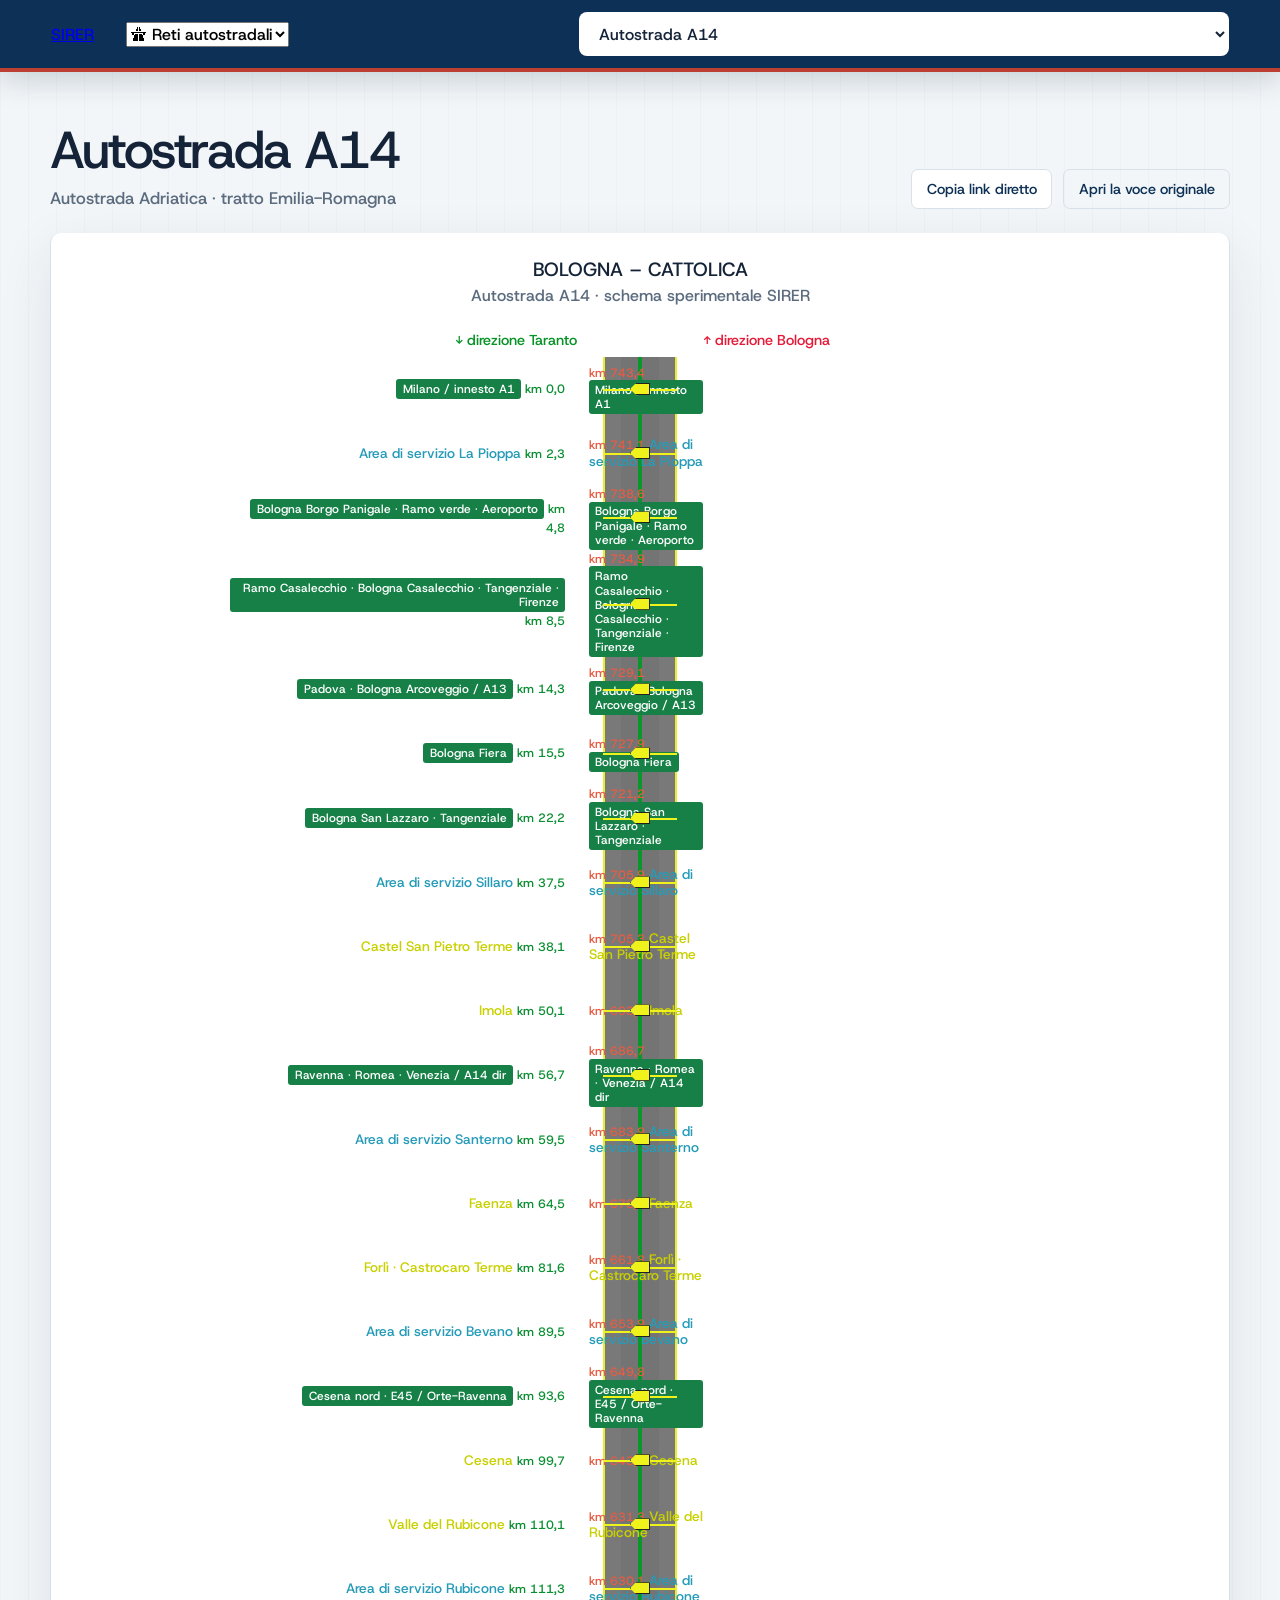
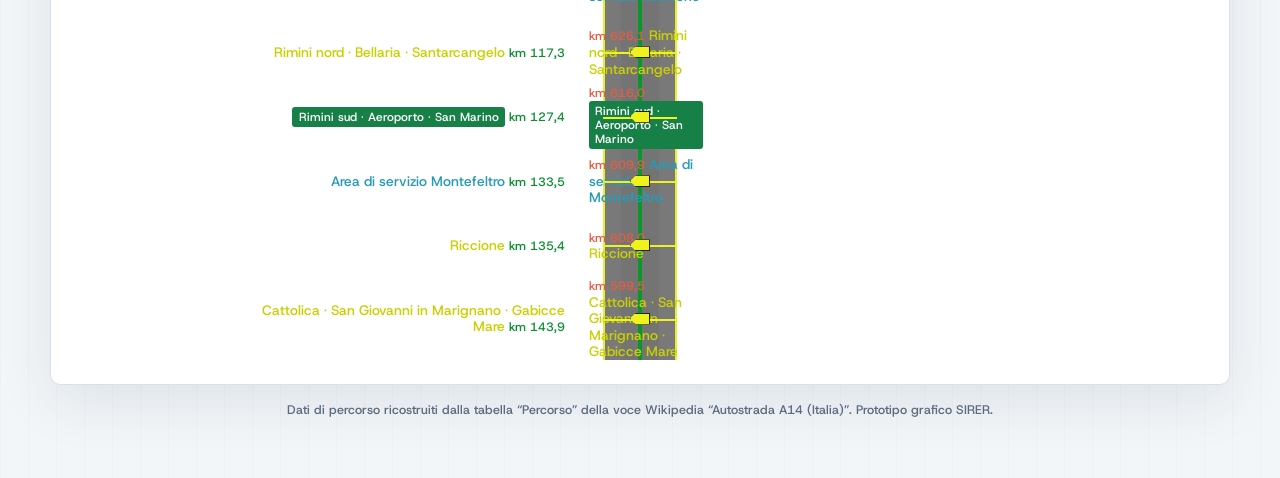
==== autostrade.html @ b1c386f6 "Aggiunge prototipo reti autostradali con schema A14" ====
<!doctype html>
<html lang="it">
<head>
<meta charset="utf-8"><meta name="viewport" content="width=device-width,initial-scale=1">
<meta name="description" content="SIRER - Reti autostradali dell'Emilia-Romagna">
<title>SIRER - Reti autostradali</title>
<link rel="preconnect" href="https://fonts.googleapis.com"><link rel="preconnect" href="https://fonts.gstatic.com" crossorigin>
<link rel="stylesheet" href="https://fonts.googleapis.com/css2?family=Host+Grotesk:wght@500&display=swap">
<link rel="stylesheet" href="./styles.css?v=9">
<style>
.road-head{display:flex;align-items:flex-end;justify-content:space-between;gap:1rem;margin-bottom:1.5rem}
.road-actions{display:flex;gap:.7rem;flex-wrap:wrap}
.route-card{background:#fff;border:1px solid var(--line);border-top:5px solid var(--road);border-radius:10px;box-shadow:var(--shadow);overflow:auto;padding:1.5rem}
.route-title{text-align:center;margin:0 0 .2rem;font-size:1.2rem}.route-sub{text-align:center;color:var(--muted);margin:0 0 1.5rem}
.a14{width:min(820px,100%);margin:auto}.dir{display:grid;grid-template-columns:1fr 126px 1fr;align-items:end;margin-bottom:.45rem;font-size:.9rem}.dir .tar{text-align:right;color:#079326}.dir .bol{text-align:left;color:#E51A38}.route{position:relative}
.route:before{content:"";position:absolute;top:0;bottom:0;left:50%;width:74px;transform:translateX(-50%);background:linear-gradient(90deg,#e8ed21 0 2px,#747474 2px 35px,#09972b 35px 39px,#747474 39px 72px,#e8ed21 72px 74px);box-shadow:inset 18px 0 0 rgba(255,255,255,.04),inset -18px 0 0 rgba(255,255,255,.04)}
.r{position:relative;display:grid;grid-template-columns:1fr 126px 1fr;min-height:64px;align-items:center}.r:after{content:"";position:absolute;left:calc(50% - 37px);right:calc(50% - 37px);top:50%;height:2px;background:#eff31b}.label{font-size:.86rem;line-height:1.2}.left{text-align:right;padding-right:12px}.right{text-align:left;padding-left:12px}.km{font-size:.76rem;color:#0a8f32}.km.rev{color:#e65d43}.place{color:#c9d000}.service{color:#269bb8}.route-badge{display:inline-block;padding:.18rem .4rem;background:#168047;color:#fff;border-radius:3px;font-size:.74rem}.node{position:absolute;z-index:2;left:50%;top:50%;transform:translate(-50%,-50%);width:20px;height:12px;background:#eff31b;border:1px solid #222;clip-path:polygon(0 50%,30% 0,100% 0,100% 100%,30% 100%)}
.note{margin-top:1rem;color:var(--muted);font-size:.78rem;text-align:center}
@media(max-width:650px){.road-head{align-items:flex-start;flex-direction:column}.route-card{padding:.75rem}.a14{min-width:590px}}
</style>
</head>
<body class="road-page">
<header class="topbar">
<a class="sirer-logo" href="./" aria-label="SIRER"><span class="sirer-symbol" aria-hidden="true"><span></span><span></span><span></span></span><span class="sirer-word">SIRER</span></a>
<div class="network-switch"><label class="sr-only" for="network-select">Seleziona la rete</label><select id="network-select"><option value="./">🚆 Reti ferroviarie</option><option value="./autostrade.html" selected>🛣 Reti autostradali</option></select></div>
<form class="line-form" id="road-form"><label class="sr-only" for="road-select">Seleziona autostrada</label><select id="road-select"><option value="A14">Autostrada A14</option><option value="other">Altro</option></select><input id="other-road" placeholder="Es. Autostrada A1" hidden><button id="road-go" hidden>Visualizza</button></form>
</header>
<main>
<section class="road-head"><div><h1>Autostrada A14</h1><p class="subtitle">Autostrada Adriatica · tratto Emilia-Romagna</p></div><div class="road-actions"><button class="quiet-button" id="copy">Copia link diretto</button><a class="source-link" href="https://it.wikipedia.org/wiki/Autostrada_A14_(Italia)" target="_blank" rel="noopener">Apri la voce originale</a></div></section>
<section class="route-card"><div class="a14"><h2 class="route-title">BOLOGNA – CATTOLICA</h2><p class="route-sub">Autostrada A14 · schema sperimentale SIRER</p><div class="dir"><div class="tar">↓ direzione Taranto</div><div></div><div class="bol">↑ direzione Bologna</div></div><div class="route" id="route"></div></div></section>
<p class="note">Dati di percorso ricostruiti dalla tabella “Percorso” della voce Wikipedia “Autostrada A14 (Italia)”. Prototipo grafico SIRER.</p>
</main>
<script>
const rows=[
["Milano / innesto A1","0,0","743,4","link"],["Area di servizio La Pioppa","2,3","741,1","service"],["Bologna Borgo Panigale · Ramo verde · Aeroporto","4,8","738,6","link"],["Ramo Casalecchio · Bologna Casalecchio · Tangenziale · Firenze","8,5","734,9","link"],["Padova · Bologna Arcoveggio / A13","14,3","729,1","link"],["Bologna Fiera","15,5","727,9","link"],["Bologna San Lazzaro · Tangenziale","22,2","721,2","link"],["Area di servizio Sillaro","37,5","705,9","service"],["Castel San Pietro Terme","38,1","705,3","exit"],["Imola","50,1","693,3","exit"],["Ravenna · Romea · Venezia / A14 dir","56,7","686,7","link"],["Area di servizio Santerno","59,5","683,9","service"],["Faenza","64,5","678,9","exit"],["Forlì · Castrocaro Terme","81,6","661,8","exit"],["Area di servizio Bevano","89,5","653,9","service"],["Cesena nord · E45 / Orte-Ravenna","93,6","649,8","link"],["Cesena","99,7","643,7","exit"],["Valle del Rubicone","110,1","631,3","exit"],["Area di servizio Rubicone","111,3","630,1","service"],["Rimini nord · Bellaria · Santarcangelo","117,3","626,1","exit"],["Rimini sud · Aeroporto · San Marino","127,4","616,0","link"],["Area di servizio Montefeltro","133,5","609,9","service"],["Riccione","135,4","608,0","exit"],["Cattolica · San Giovanni in Marignano · Gabicce Mare","143,9","599,5","exit"]];
const el=document.querySelector("#route");
rows.forEach(([name,km,rev,type])=>{const r=document.createElement("div");r.className="r";const cls=type==="service"?"service":type==="link"?"route-badge":"place";r.innerHTML='<div class="label left"><span class="'+cls+'">'+name+'</span> <span class="km">km '+km+'</span></div><span class="node"></span><div class="label right"><span class="km rev">km '+rev+'</span> <span class="'+cls+'">'+name+'</span></div>';el.append(r)});
document.querySelector("#network-select").onchange=e=>location.href=e.target.value;
const sel=document.querySelector("#road-select"),inp=document.querySelector("#other-road"),go=document.querySelector("#road-go");
sel.onchange=()=>{const other=sel.value==="other";inp.hidden=!other;go.hidden=!other;if(other)inp.focus()};
document.querySelector("#road-form").onsubmit=e=>{e.preventDefault();if(sel.value==="other"&&inp.value.trim()){window.open("https://it.wikipedia.org/wiki/"+encodeURIComponent(inp.value.trim().replace(/ /g,"_")),"_blank")}};
document.querySelector("#copy").onclick=async()=>{await navigator.clipboard.writeText(location.href);document.querySelector("#copy").textContent="Link copiato";setTimeout(()=>document.querySelector("#copy").textContent="Copia link diretto",1400)};
</script>
</body></html>
---- styles.css ----
:root {
  --ink: #142338;
  --muted: #5c6c7f;
  --rail: #0d3156;
  --rail-strong: #082744;
  --line: #d9e1e8;
  --soft: #f3f6f8;
  --paper: #ffffff;
  --accent: #bd3f32;
  --shadow: 0 18px 55px rgba(13, 49, 86, 0.09);
  font-family: "Host Grotesk", ui-sans-serif, system-ui, -apple-system, BlinkMacSystemFont, "Segoe UI", sans-serif;
  font-weight: 500;
  color: var(--ink);
  background: var(--soft);
}

* {
  box-sizing: border-box;
  font-family: inherit;
  font-weight: 500;
}

html { min-width: 320px; }

body {
  margin: 0;
  min-height: 100vh;
  background:
    linear-gradient(90deg, rgba(13, 49, 86, 0.025) 1px, transparent 1px) 0 0 / 28px 28px,
    var(--soft);
}

button, input, select { font: inherit; }

button, a { -webkit-tap-highlight-color: transparent; }

.sr-only {
  position: absolute;
  width: 1px;
  height: 1px;
  padding: 0;
  margin: -1px;
  overflow: hidden;
  clip: rect(0, 0, 0, 0);
  white-space: nowrap;
  border: 0;
}

.topbar {
  position: sticky;
  top: 0;
  z-index: 20;
  display: flex;
  align-items: center;
  gap: 2rem;
  min-height: 72px;
  padding: 0.75rem clamp(1rem, 4vw, 3.5rem);
  color: #fff;
  background: var(--rail);
  border-bottom: 4px solid var(--accent);
  box-shadow: 0 8px 30px rgba(8, 39, 68, 0.18);
}

.brand {
  display: inline-flex;
  align-items: center;
  gap: 0.7rem;
  flex: 0 0 auto;
  color: #fff;
  font-weight: 500;
  letter-spacing: -0.02em;
  text-decoration: none;
}

.brand-mark {
  display: grid;
  place-items: center;
  width: 38px;
  height: 38px;
  border-radius: 10px;
  background: rgba(255,255,255,.1);
}

.brand-mark svg {
  width: 25px;
  fill: none;
  stroke: currentColor;
  stroke-width: 2;
  stroke-linecap: round;
}

.line-form {
  display: flex;
  gap: 0.5rem;
  width: min(650px, 100%);
  margin-left: auto;
}

.line-form select,
.line-form input {
  min-width: 0;
  flex: 1 1 auto;
  height: 44px;
  padding: 0 2.6rem 0 0.95rem;
  color: var(--ink);
  background: #fff;
  border: 1px solid transparent;
  border-radius: 8px;
  outline: none;
  cursor: pointer;
}

.line-form select:focus,
.line-form input:focus {
  border-color: #8fc5f4;
  box-shadow: 0 0 0 3px rgba(143,197,244,.27);
}

.line-form button {
  height: 44px;
  padding: 0 1.1rem;
  color: #fff;
  font-weight: 500;
  background: var(--accent);
  border: 1px solid rgba(255,255,255,.25);
  border-radius: 8px;
  cursor: pointer;
}

.line-form button:hover { background: #a93429; }

main {
  width: min(1180px, calc(100% - 2rem));
  margin: 0 auto;
  padding: clamp(1.5rem, 4vw, 3.25rem) 0 3rem;
}

.heading {
  display: flex;
  align-items: end;
  justify-content: space-between;
  gap: 2rem;
  margin-bottom: 1.5rem;
}

h1 {
  margin: 0;
  font-size: clamp(2rem, 5vw, 3.25rem);
  font-weight: 500;
  line-height: 1.05;
  letter-spacing: -0.035em;
}

.subtitle {
  margin: 0.55rem 0 0;
  color: var(--muted);
  font-size: 1.05rem;
}

.actions {
  display: flex;
  align-items: center;
  gap: 0.75rem;
  flex-wrap: wrap;
  justify-content: flex-end;
}

.quiet-button, .source-link {
  display: inline-flex;
  align-items: center;
  min-height: 40px;
  padding: 0 0.9rem;
  color: var(--rail);
  font-size: 0.9rem;
  font-weight: 500;
  text-decoration: none;
  background: #fff;
  border: 1px solid var(--line);
  border-radius: 7px;
  cursor: pointer;
}

.source-link { background: transparent; }
.quiet-button:hover, .source-link:hover { border-color: #91a5b8; }

.status, .empty {
  display: flex;
  align-items: center;
  gap: 1rem;
  min-height: 170px;
  padding: 2rem;
  background: var(--paper);
  border: 1px solid var(--line);
  border-radius: 12px;
  box-shadow: var(--shadow);
}

.status strong { font-size: 1.05rem; }
.status p, .empty p { margin: 0.35rem 0 0; color: var(--muted); }

.spinner {
  width: 30px;
  height: 30px;
  flex: 0 0 auto;
  border: 3px solid #d9e4ed;
  border-top-color: var(--accent);
  border-radius: 50%;
  animation: spin .8s linear infinite;
}

@keyframes spin { to { transform: rotate(360deg); } }

.diagram-shell {
  overflow-x: auto;
  background: var(--paper);
  border: 1px solid var(--line);
  border-top: 5px solid var(--rail);
  border-radius: 10px;
  box-shadow: var(--shadow);
}

.diagram {
  min-width: max-content;
  padding: clamp(0.8rem, 3vw, 2rem);
  font-family: "Host Grotesk", ui-sans-serif, system-ui, sans-serif;
  font-size: 0.92rem;
  line-height: 1.35;
}

.diagram > table {
  margin: 0 auto !important;
  float: none !important;
  background: #fff !important;
}

.diagram table { border-collapse: separate; }

.diagram a { color: #245b8f; }
.diagram a:visited { color: #245b8f; }
.diagram img { max-width: none; }
.diagram .mw-editsection, .diagram .noprint { display: none !important; }

.diagram.custom-diagram {
  width: 100%;
  padding: clamp(1rem, 3vw, 2.25rem);
}

.custom-route-wrap {
  width: min(380px, 100%);
  margin: 0 auto;
  text-align: center;
}

.custom-route-image {
  display: block;
  width: 100%;
  aspect-ratio: 380 / 645;
  height: auto;
  margin: 0 auto;
  border: 0;
}

.attribution {
  margin: 1rem 0 0;
  color: var(--muted);
  font-size: 0.79rem;
  line-height: 1.55;
  text-align: center;
}

.attribution a { color: var(--rail); }

.empty {
  display: block;
  text-align: center;
}

.empty h1 { font-size: clamp(1.8rem, 4vw, 2.5rem); }

.empty button {
  padding: 0;
  color: var(--rail);
  text-decoration: underline;
  background: none;
  border: 0;
  cursor: pointer;
}

[hidden] { display: none !important; }

@media (max-width: 760px) {
  .topbar { align-items: stretch; flex-direction: column; gap: 0.65rem; }
  .brand { font-size: 0.95rem; }
  .line-form { width: 100%; }
  .line-form:has(#other-line-input:not([hidden])) { flex-wrap: wrap; }
  .line-form:has(#other-line-input:not([hidden])) select { flex-basis: 100%; }
  .line-form button { padding: 0 0.8rem; }
  .heading { align-items: flex-start; flex-direction: column; gap: 1rem; }
  .actions { justify-content: flex-start; }
  main { width: min(100% - 1rem, 1180px); }
  .diagram.custom-diagram { min-width: 0; }
}

@media print {
  body { background: #fff; }
  .topbar, .actions { display: none !important; }
  main { width: 100%; padding: 0; }
  .diagram-shell { border: 0; box-shadow: none; }
}

@media (prefers-reduced-motion: reduce) {
  .spinner { animation: none; }
}
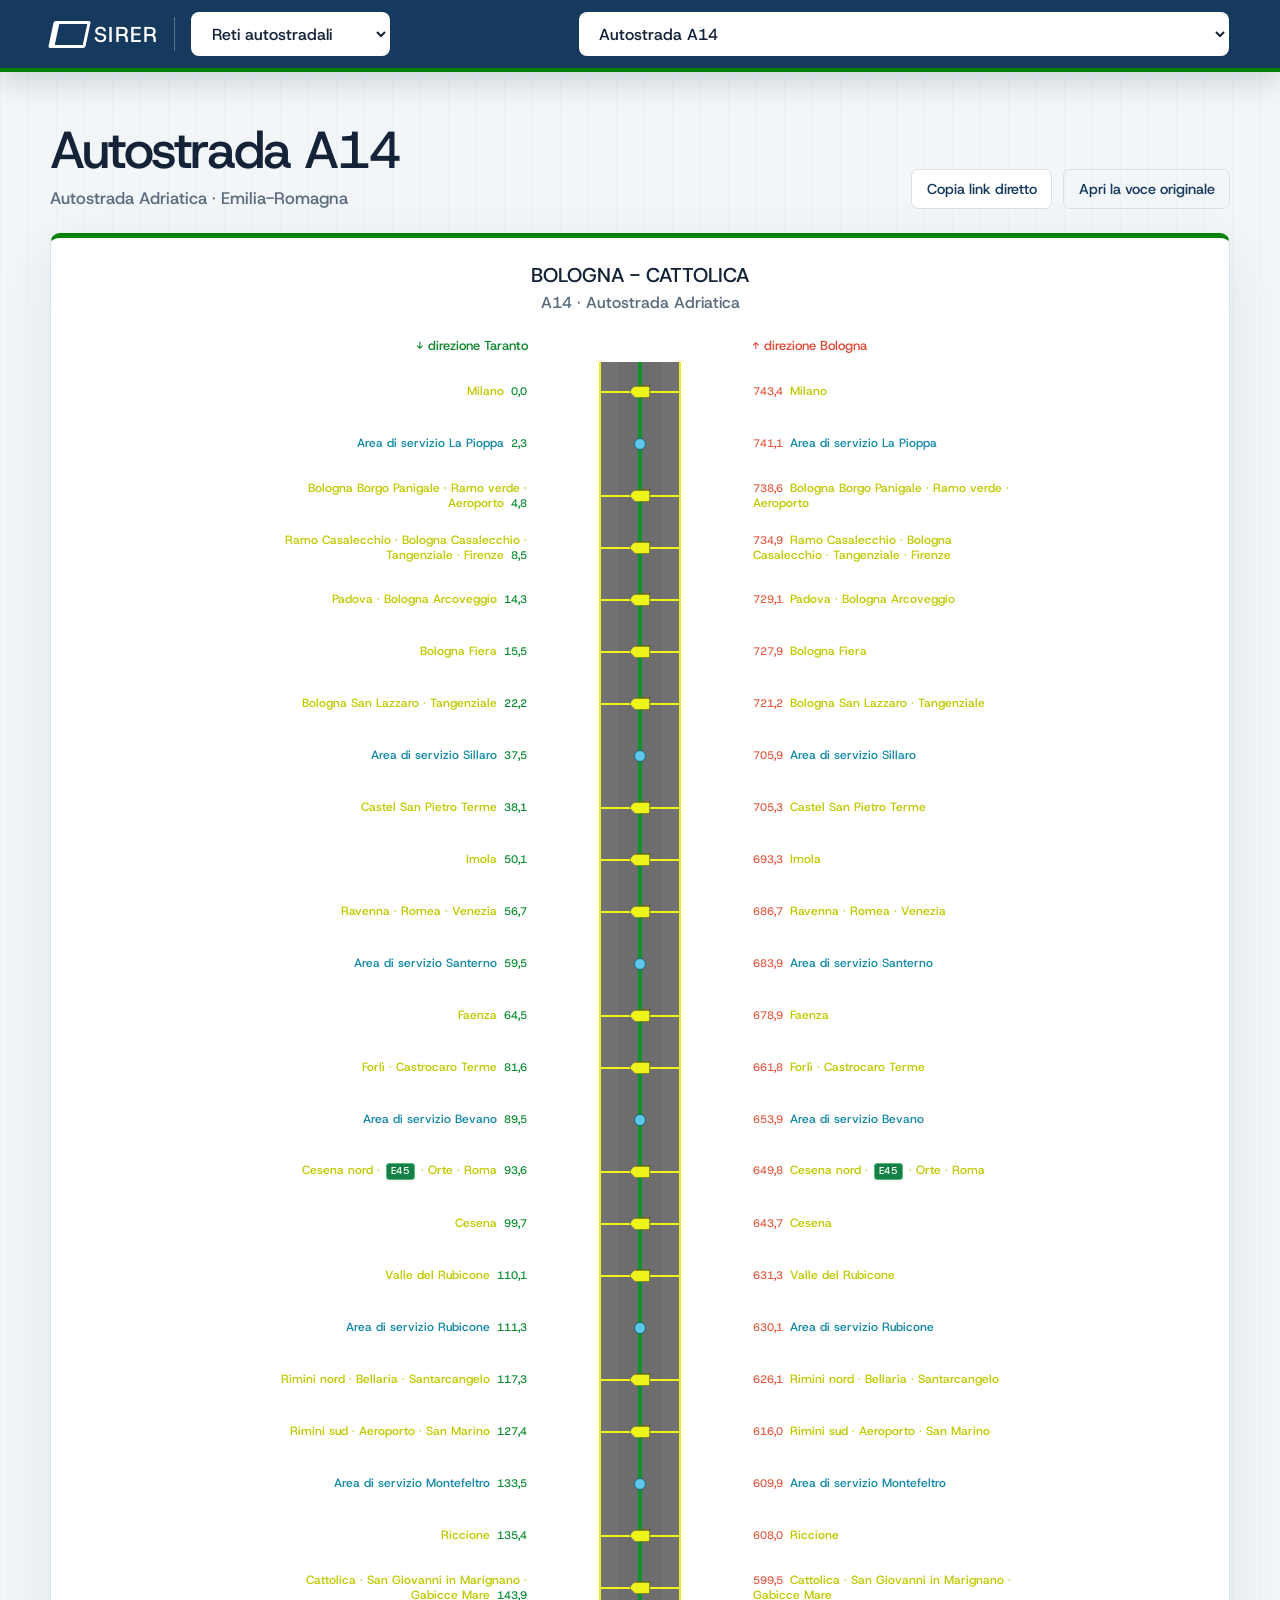
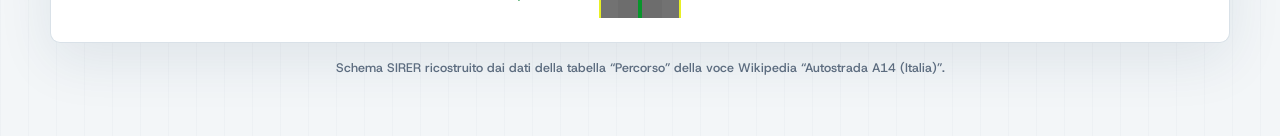
==== commit 1a78102d: "Ricostruisce da zero lo schema A14 e corregge header" ====
--- a/autostrade.html
+++ b/autostrade.html
@@ -1,44 +1,17 @@
-<!doctype html>
-<html lang="it">
-<head>
-<meta charset="utf-8"><meta name="viewport" content="width=device-width,initial-scale=1">
-<meta name="description" content="SIRER - Reti autostradali dell'Emilia-Romagna">
-<title>SIRER - Reti autostradali</title>
-<link rel="preconnect" href="https://fonts.googleapis.com"><link rel="preconnect" href="https://fonts.gstatic.com" crossorigin>
-<link rel="stylesheet" href="https://fonts.googleapis.com/css2?family=Host+Grotesk:wght@500&display=swap">
-<link rel="stylesheet" href="./styles.css?v=9">
+<!doctype html><html lang="it"><head><meta charset="utf-8"><meta name="viewport" content="width=device-width,initial-scale=1"><meta name="description" content="SIRER - Reti autostradali dell'Emilia-Romagna"><title>SIRER - Reti autostradali</title><link rel="preconnect" href="https://fonts.googleapis.com"><link rel="preconnect" href="https://fonts.gstatic.com" crossorigin><link rel="stylesheet" href="https://fonts.googleapis.com/css2?family=Host+Grotesk:wght@500&display=swap"><link rel="stylesheet" href="./styles.css?v=10">
 <style>
-.road-head{display:flex;align-items:flex-end;justify-content:space-between;gap:1rem;margin-bottom:1.5rem}
-.road-actions{display:flex;gap:.7rem;flex-wrap:wrap}
-.route-card{background:#fff;border:1px solid var(--line);border-top:5px solid var(--road);border-radius:10px;box-shadow:var(--shadow);overflow:auto;padding:1.5rem}
-.route-title{text-align:center;margin:0 0 .2rem;font-size:1.2rem}.route-sub{text-align:center;color:var(--muted);margin:0 0 1.5rem}
-.a14{width:min(820px,100%);margin:auto}.dir{display:grid;grid-template-columns:1fr 126px 1fr;align-items:end;margin-bottom:.45rem;font-size:.9rem}.dir .tar{text-align:right;color:#079326}.dir .bol{text-align:left;color:#E51A38}.route{position:relative}
-.route:before{content:"";position:absolute;top:0;bottom:0;left:50%;width:74px;transform:translateX(-50%);background:linear-gradient(90deg,#e8ed21 0 2px,#747474 2px 35px,#09972b 35px 39px,#747474 39px 72px,#e8ed21 72px 74px);box-shadow:inset 18px 0 0 rgba(255,255,255,.04),inset -18px 0 0 rgba(255,255,255,.04)}
-.r{position:relative;display:grid;grid-template-columns:1fr 126px 1fr;min-height:64px;align-items:center}.r:after{content:"";position:absolute;left:calc(50% - 37px);right:calc(50% - 37px);top:50%;height:2px;background:#eff31b}.label{font-size:.86rem;line-height:1.2}.left{text-align:right;padding-right:12px}.right{text-align:left;padding-left:12px}.km{font-size:.76rem;color:#0a8f32}.km.rev{color:#e65d43}.place{color:#c9d000}.service{color:#269bb8}.route-badge{display:inline-block;padding:.18rem .4rem;background:#168047;color:#fff;border-radius:3px;font-size:.74rem}.node{position:absolute;z-index:2;left:50%;top:50%;transform:translate(-50%,-50%);width:20px;height:12px;background:#eff31b;border:1px solid #222;clip-path:polygon(0 50%,30% 0,100% 0,100% 100%,30% 100%)}
-.note{margin-top:1rem;color:var(--muted);font-size:.78rem;text-align:center}
-@media(max-width:650px){.road-head{align-items:flex-start;flex-direction:column}.route-card{padding:.75rem}.a14{min-width:590px}}
-</style>
-</head>
-<body class="road-page">
-<header class="topbar">
-<a class="sirer-logo" href="./" aria-label="SIRER"><span class="sirer-symbol" aria-hidden="true"><span></span><span></span><span></span></span><span class="sirer-word">SIRER</span></a>
-<div class="network-switch"><label class="sr-only" for="network-select">Seleziona la rete</label><select id="network-select"><option value="./">🚆 Reti ferroviarie</option><option value="./autostrade.html" selected>🛣 Reti autostradali</option></select></div>
-<form class="line-form" id="road-form"><label class="sr-only" for="road-select">Seleziona autostrada</label><select id="road-select"><option value="A14">Autostrada A14</option><option value="other">Altro</option></select><input id="other-road" placeholder="Es. Autostrada A1" hidden><button id="road-go" hidden>Visualizza</button></form>
-</header>
-<main>
-<section class="road-head"><div><h1>Autostrada A14</h1><p class="subtitle">Autostrada Adriatica · tratto Emilia-Romagna</p></div><div class="road-actions"><button class="quiet-button" id="copy">Copia link diretto</button><a class="source-link" href="https://it.wikipedia.org/wiki/Autostrada_A14_(Italia)" target="_blank" rel="noopener">Apri la voce originale</a></div></section>
-<section class="route-card"><div class="a14"><h2 class="route-title">BOLOGNA – CATTOLICA</h2><p class="route-sub">Autostrada A14 · schema sperimentale SIRER</p><div class="dir"><div class="tar">↓ direzione Taranto</div><div></div><div class="bol">↑ direzione Bologna</div></div><div class="route" id="route"></div></div></section>
-<p class="note">Dati di percorso ricostruiti dalla tabella “Percorso” della voce Wikipedia “Autostrada A14 (Italia)”. Prototipo grafico SIRER.</p>
-</main>
+.road-head{display:flex;align-items:flex-end;justify-content:space-between;gap:1rem;margin-bottom:1.5rem}.road-actions{display:flex;gap:.7rem;flex-wrap:wrap}.route-card{background:#fff;border:1px solid var(--line);border-top:5px solid #028105;border-radius:10px;box-shadow:var(--shadow);overflow:auto;padding:1.5rem}.route-title{text-align:center;margin:0;font-size:1.25rem}.route-sub{text-align:center;color:var(--muted);margin:.25rem 0 1.5rem}.scheme{width:760px;max-width:100%;margin:auto}.directions{display:grid;grid-template-columns:280px 200px 280px;align-items:end;margin-bottom:8px;font-size:13px}.directions .south{text-align:right;color:#11842e;padding-right:12px}.directions .north{text-align:left;color:#df4b39;padding-left:12px}
+.route{position:relative;padding:4px 0}.route::before{content:"";position:absolute;top:0;bottom:0;left:50%;width:82px;transform:translateX(-50%);background:linear-gradient(90deg,#e7ef1c 0 2px,#6d6d6d 2px 39px,#07952b 39px 43px,#6d6d6d 43px 80px,#e7ef1c 80px 82px);box-shadow:inset 19px 0 rgba(255,255,255,.035),inset -19px 0 rgba(255,255,255,.035)}
+.row{position:relative;display:grid;grid-template-columns:280px 200px 280px;min-height:52px;align-items:center}.row .left,.row .right{font-size:12px;line-height:1.25;color:#111}.row .left{text-align:right;padding-right:13px}.row .right{text-align:left;padding-left:13px}.row .mid{height:100%;position:relative}.row.exit .mid::before,.row.link .mid::before{content:"";position:absolute;top:50%;left:59px;right:59px;height:2px;background:#eef31b;transform:translateY(-50%)}.row.exit .mid::after,.row.link .mid::after{content:"";position:absolute;top:50%;left:50%;width:19px;height:11px;transform:translate(-50%,-50%);background:#eef31b;border:1px solid #222;clip-path:polygon(0 50%,30% 0,100% 0,100% 100%,30% 100%)}.row.service .mid::after{content:"";position:absolute;top:50%;left:50%;width:10px;height:10px;border-radius:50%;background:#5ec9e8;border:1px solid #17677c;transform:translate(-50%,-50%)}.km-down{color:#0b8d32;font-size:11px;margin-left:7px}.km-up{color:#e45d42;font-size:11px;margin-right:7px}.name{color:#c0c800}.service .name{color:#1689a8}.tag{display:inline-block;background:#168047;color:#fff;border:1px solid #55b97b;border-radius:3px;padding:1px 4px;font-size:10px;margin:1px 2px}.note{margin-top:1rem;color:var(--muted);font-size:.78rem;text-align:center}
+@media(max-width:800px){.road-head{align-items:flex-start;flex-direction:column}.route-card{padding:.75rem}.scheme{min-width:760px}}
+</style></head><body class="road-page">
+<header class="topbar"><a class="sirer-logo" href="./" aria-label="SIRER"><span class="sirer-symbol" aria-hidden="true"><span></span><span></span><span></span></span><span class="sirer-word">SIRER</span></a><div class="network-switch"><label class="sr-only" for="network-select">Seleziona la rete</label><select id="network-select"><option value="./">Reti ferroviarie</option><option value="./autostrade.html" selected>Reti autostradali</option></select></div><form class="line-form" id="road-form"><label class="sr-only" for="road-select">Seleziona autostrada</label><select id="road-select"><option value="A14">Autostrada A14</option><option value="other">Altro</option></select><input id="other-road" placeholder="Es. Autostrada A1" hidden><button id="road-go" hidden>Visualizza</button></form></header>
+<main><section class="road-head"><div><h1>Autostrada A14</h1><p class="subtitle">Autostrada Adriatica · Emilia-Romagna</p></div><div class="road-actions"><button class="quiet-button" id="copy">Copia link diretto</button><a class="source-link" href="https://it.wikipedia.org/wiki/Autostrada_A14_(Italia)" target="_blank" rel="noopener">Apri la voce originale</a></div></section>
+<section class="route-card"><div class="scheme"><h2 class="route-title">BOLOGNA - CATTOLICA</h2><p class="route-sub">A14 · Autostrada Adriatica</p><div class="directions"><div class="south">↓ direzione Taranto</div><div></div><div class="north">↑ direzione Bologna</div></div><div class="route" id="route"></div></div></section><p class="note">Schema SIRER ricostruito dai dati della tabella “Percorso” della voce Wikipedia “Autostrada A14 (Italia)”.</p></main>
 <script>
 const rows=[
-["Milano / innesto A1","0,0","743,4","link"],["Area di servizio La Pioppa","2,3","741,1","service"],["Bologna Borgo Panigale · Ramo verde · Aeroporto","4,8","738,6","link"],["Ramo Casalecchio · Bologna Casalecchio · Tangenziale · Firenze","8,5","734,9","link"],["Padova · Bologna Arcoveggio / A13","14,3","729,1","link"],["Bologna Fiera","15,5","727,9","link"],["Bologna San Lazzaro · Tangenziale","22,2","721,2","link"],["Area di servizio Sillaro","37,5","705,9","service"],["Castel San Pietro Terme","38,1","705,3","exit"],["Imola","50,1","693,3","exit"],["Ravenna · Romea · Venezia / A14 dir","56,7","686,7","link"],["Area di servizio Santerno","59,5","683,9","service"],["Faenza","64,5","678,9","exit"],["Forlì · Castrocaro Terme","81,6","661,8","exit"],["Area di servizio Bevano","89,5","653,9","service"],["Cesena nord · E45 / Orte-Ravenna","93,6","649,8","link"],["Cesena","99,7","643,7","exit"],["Valle del Rubicone","110,1","631,3","exit"],["Area di servizio Rubicone","111,3","630,1","service"],["Rimini nord · Bellaria · Santarcangelo","117,3","626,1","exit"],["Rimini sud · Aeroporto · San Marino","127,4","616,0","link"],["Area di servizio Montefeltro","133,5","609,9","service"],["Riccione","135,4","608,0","exit"],["Cattolica · San Giovanni in Marignano · Gabicce Mare","143,9","599,5","exit"]];
-const el=document.querySelector("#route");
-rows.forEach(([name,km,rev,type])=>{const r=document.createElement("div");r.className="r";const cls=type==="service"?"service":type==="link"?"route-badge":"place";r.innerHTML='<div class="label left"><span class="'+cls+'">'+name+'</span> <span class="km">km '+km+'</span></div><span class="node"></span><div class="label right"><span class="km rev">km '+rev+'</span> <span class="'+cls+'">'+name+'</span></div>';el.append(r)});
-document.querySelector("#network-select").onchange=e=>location.href=e.target.value;
-const sel=document.querySelector("#road-select"),inp=document.querySelector("#other-road"),go=document.querySelector("#road-go");
-sel.onchange=()=>{const other=sel.value==="other";inp.hidden=!other;go.hidden=!other;if(other)inp.focus()};
-document.querySelector("#road-form").onsubmit=e=>{e.preventDefault();if(sel.value==="other"&&inp.value.trim()){window.open("https://it.wikipedia.org/wiki/"+encodeURIComponent(inp.value.trim().replace(/ /g,"_")),"_blank")}};
-document.querySelector("#copy").onclick=async()=>{await navigator.clipboard.writeText(location.href);document.querySelector("#copy").textContent="Link copiato";setTimeout(()=>document.querySelector("#copy").textContent="Copia link diretto",1400)};
-</script>
-</body></html>+["Milano","0,0","743,4","link"],["Area di servizio La Pioppa","2,3","741,1","service"],["Bologna Borgo Panigale · Ramo verde · Aeroporto","4,8","738,6","link"],["Ramo Casalecchio · Bologna Casalecchio · Tangenziale · Firenze","8,5","734,9","link"],["Padova · Bologna Arcoveggio","14,3","729,1","link"],["Bologna Fiera","15,5","727,9","exit"],["Bologna San Lazzaro · Tangenziale","22,2","721,2","link"],["Area di servizio Sillaro","37,5","705,9","service"],["Castel San Pietro Terme","38,1","705,3","exit"],["Imola","50,1","693,3","exit"],["Ravenna · Romea · Venezia","56,7","686,7","link"],["Area di servizio Santerno","59,5","683,9","service"],["Faenza","64,5","678,9","exit"],["Forlì · Castrocaro Terme","81,6","661,8","exit"],["Area di servizio Bevano","89,5","653,9","service"],["Cesena nord · E45 · Orte · Roma","93,6","649,8","link"],["Cesena","99,7","643,7","exit"],["Valle del Rubicone","110,1","631,3","exit"],["Area di servizio Rubicone","111,3","630,1","service"],["Rimini nord · Bellaria · Santarcangelo","117,3","626,1","exit"],["Rimini sud · Aeroporto · San Marino","127,4","616,0","link"],["Area di servizio Montefeltro","133,5","609,9","service"],["Riccione","135,4","608,0","exit"],["Cattolica · San Giovanni in Marignano · Gabicce Mare","143,9","599,5","exit"]];
+const route=document.querySelector("#route");
+for(const [name,down,up,type] of rows){const r=document.createElement("div");r.className="row "+type;const decorated=name.replace(/\b(A1|A13|A14|E45)\b/g,'<span class="tag">$1</span>');r.innerHTML='<div class="left"><span class="name">'+decorated+'</span><span class="km-down">'+down+'</span></div><div class="mid"></div><div class="right"><span class="km-up">'+up+'</span><span class="name">'+decorated+'</span></div>';route.appendChild(r)}
+document.querySelector("#network-select").onchange=e=>location.href=e.target.value;const sel=document.querySelector("#road-select"),inp=document.querySelector("#other-road"),go=document.querySelector("#road-go");sel.onchange=()=>{const o=sel.value==="other";inp.hidden=!o;go.hidden=!o;if(o)inp.focus()};document.querySelector("#road-form").onsubmit=e=>{e.preventDefault();if(sel.value==="other"&&inp.value.trim())window.open("https://it.wikipedia.org/wiki/"+encodeURIComponent(inp.value.trim().replace(/ /g,"_")),"_blank")};document.querySelector("#copy").onclick=async()=>{await navigator.clipboard.writeText(location.href);const b=document.querySelector("#copy");b.textContent="Link copiato";setTimeout(()=>b.textContent="Copia link diretto",1400)};
+</script></body></html>
--- a/styles.css
+++ b/styles.css
@@ -1,313 +1,10 @@
-:root {
-  --ink: #142338;
-  --muted: #5c6c7f;
-  --rail: #0d3156;
-  --rail-strong: #082744;
-  --line: #d9e1e8;
-  --soft: #f3f6f8;
-  --paper: #ffffff;
-  --accent: #bd3f32;
-  --shadow: 0 18px 55px rgba(13, 49, 86, 0.09);
-  font-family: "Host Grotesk", ui-sans-serif, system-ui, -apple-system, BlinkMacSystemFont, "Segoe UI", sans-serif;
-  font-weight: 500;
-  color: var(--ink);
-  background: var(--soft);
-}
-
-* {
-  box-sizing: border-box;
-  font-family: inherit;
-  font-weight: 500;
-}
-
-html { min-width: 320px; }
-
-body {
-  margin: 0;
-  min-height: 100vh;
-  background:
-    linear-gradient(90deg, rgba(13, 49, 86, 0.025) 1px, transparent 1px) 0 0 / 28px 28px,
-    var(--soft);
-}
-
-button, input, select { font: inherit; }
-
-button, a { -webkit-tap-highlight-color: transparent; }
-
-.sr-only {
-  position: absolute;
-  width: 1px;
-  height: 1px;
-  padding: 0;
-  margin: -1px;
-  overflow: hidden;
-  clip: rect(0, 0, 0, 0);
-  white-space: nowrap;
-  border: 0;
-}
-
-.topbar {
-  position: sticky;
-  top: 0;
-  z-index: 20;
-  display: flex;
-  align-items: center;
-  gap: 2rem;
-  min-height: 72px;
-  padding: 0.75rem clamp(1rem, 4vw, 3.5rem);
-  color: #fff;
-  background: var(--rail);
-  border-bottom: 4px solid var(--accent);
-  box-shadow: 0 8px 30px rgba(8, 39, 68, 0.18);
-}
-
-.brand {
-  display: inline-flex;
-  align-items: center;
-  gap: 0.7rem;
-  flex: 0 0 auto;
-  color: #fff;
-  font-weight: 500;
-  letter-spacing: -0.02em;
-  text-decoration: none;
-}
-
-.brand-mark {
-  display: grid;
-  place-items: center;
-  width: 38px;
-  height: 38px;
-  border-radius: 10px;
-  background: rgba(255,255,255,.1);
-}
-
-.brand-mark svg {
-  width: 25px;
-  fill: none;
-  stroke: currentColor;
-  stroke-width: 2;
-  stroke-linecap: round;
-}
-
-.line-form {
-  display: flex;
-  gap: 0.5rem;
-  width: min(650px, 100%);
-  margin-left: auto;
-}
-
-.line-form select,
-.line-form input {
-  min-width: 0;
-  flex: 1 1 auto;
-  height: 44px;
-  padding: 0 2.6rem 0 0.95rem;
-  color: var(--ink);
-  background: #fff;
-  border: 1px solid transparent;
-  border-radius: 8px;
-  outline: none;
-  cursor: pointer;
-}
-
-.line-form select:focus,
-.line-form input:focus {
-  border-color: #8fc5f4;
-  box-shadow: 0 0 0 3px rgba(143,197,244,.27);
-}
-
-.line-form button {
-  height: 44px;
-  padding: 0 1.1rem;
-  color: #fff;
-  font-weight: 500;
-  background: var(--accent);
-  border: 1px solid rgba(255,255,255,.25);
-  border-radius: 8px;
-  cursor: pointer;
-}
-
-.line-form button:hover { background: #a93429; }
-
-main {
-  width: min(1180px, calc(100% - 2rem));
-  margin: 0 auto;
-  padding: clamp(1.5rem, 4vw, 3.25rem) 0 3rem;
-}
-
-.heading {
-  display: flex;
-  align-items: end;
-  justify-content: space-between;
-  gap: 2rem;
-  margin-bottom: 1.5rem;
-}
-
-h1 {
-  margin: 0;
-  font-size: clamp(2rem, 5vw, 3.25rem);
-  font-weight: 500;
-  line-height: 1.05;
-  letter-spacing: -0.035em;
-}
-
-.subtitle {
-  margin: 0.55rem 0 0;
-  color: var(--muted);
-  font-size: 1.05rem;
-}
-
-.actions {
-  display: flex;
-  align-items: center;
-  gap: 0.75rem;
-  flex-wrap: wrap;
-  justify-content: flex-end;
-}
-
-.quiet-button, .source-link {
-  display: inline-flex;
-  align-items: center;
-  min-height: 40px;
-  padding: 0 0.9rem;
-  color: var(--rail);
-  font-size: 0.9rem;
-  font-weight: 500;
-  text-decoration: none;
-  background: #fff;
-  border: 1px solid var(--line);
-  border-radius: 7px;
-  cursor: pointer;
-}
-
-.source-link { background: transparent; }
-.quiet-button:hover, .source-link:hover { border-color: #91a5b8; }
-
-.status, .empty {
-  display: flex;
-  align-items: center;
-  gap: 1rem;
-  min-height: 170px;
-  padding: 2rem;
-  background: var(--paper);
-  border: 1px solid var(--line);
-  border-radius: 12px;
-  box-shadow: var(--shadow);
-}
-
-.status strong { font-size: 1.05rem; }
-.status p, .empty p { margin: 0.35rem 0 0; color: var(--muted); }
-
-.spinner {
-  width: 30px;
-  height: 30px;
-  flex: 0 0 auto;
-  border: 3px solid #d9e4ed;
-  border-top-color: var(--accent);
-  border-radius: 50%;
-  animation: spin .8s linear infinite;
-}
-
-@keyframes spin { to { transform: rotate(360deg); } }
-
-.diagram-shell {
-  overflow-x: auto;
-  background: var(--paper);
-  border: 1px solid var(--line);
-  border-top: 5px solid var(--rail);
-  border-radius: 10px;
-  box-shadow: var(--shadow);
-}
-
-.diagram {
-  min-width: max-content;
-  padding: clamp(0.8rem, 3vw, 2rem);
-  font-family: "Host Grotesk", ui-sans-serif, system-ui, sans-serif;
-  font-size: 0.92rem;
-  line-height: 1.35;
-}
-
-.diagram > table {
-  margin: 0 auto !important;
-  float: none !important;
-  background: #fff !important;
-}
-
-.diagram table { border-collapse: separate; }
-
-.diagram a { color: #245b8f; }
-.diagram a:visited { color: #245b8f; }
-.diagram img { max-width: none; }
-.diagram .mw-editsection, .diagram .noprint { display: none !important; }
-
-.diagram.custom-diagram {
-  width: 100%;
-  padding: clamp(1rem, 3vw, 2.25rem);
-}
-
-.custom-route-wrap {
-  width: min(380px, 100%);
-  margin: 0 auto;
-  text-align: center;
-}
-
-.custom-route-image {
-  display: block;
-  width: 100%;
-  aspect-ratio: 380 / 645;
-  height: auto;
-  margin: 0 auto;
-  border: 0;
-}
-
-.attribution {
-  margin: 1rem 0 0;
-  color: var(--muted);
-  font-size: 0.79rem;
-  line-height: 1.55;
-  text-align: center;
-}
-
-.attribution a { color: var(--rail); }
-
-.empty {
-  display: block;
-  text-align: center;
-}
-
-.empty h1 { font-size: clamp(1.8rem, 4vw, 2.5rem); }
-
-.empty button {
-  padding: 0;
-  color: var(--rail);
-  text-decoration: underline;
-  background: none;
-  border: 0;
-  cursor: pointer;
-}
-
-[hidden] { display: none !important; }
-
-@media (max-width: 760px) {
-  .topbar { align-items: stretch; flex-direction: column; gap: 0.65rem; }
-  .brand { font-size: 0.95rem; }
-  .line-form { width: 100%; }
-  .line-form:has(#other-line-input:not([hidden])) { flex-wrap: wrap; }
-  .line-form:has(#other-line-input:not([hidden])) select { flex-basis: 100%; }
-  .line-form button { padding: 0 0.8rem; }
-  .heading { align-items: flex-start; flex-direction: column; gap: 1rem; }
-  .actions { justify-content: flex-start; }
-  main { width: min(100% - 1rem, 1180px); }
-  .diagram.custom-diagram { min-width: 0; }
-}
-
-@media print {
-  body { background: #fff; }
-  .topbar, .actions { display: none !important; }
-  main { width: 100%; padding: 0; }
-  .diagram-shell { border: 0; box-shadow: none; }
-}
-
-@media (prefers-reduced-motion: reduce) {
-  .spinner { animation: none; }
-}
+:root{--ink:#142338;--muted:#5c6c7f;--blue:#16395E;--rail-accent:#E51A38;--road-accent:#028105;--line:#d9e1e8;--soft:#f3f6f8;--paper:#fff;--shadow:0 18px 55px rgba(22,57,94,.09);font-family:"Host Grotesk",ui-sans-serif,system-ui,-apple-system,BlinkMacSystemFont,"Segoe UI",sans-serif;font-weight:500;color:var(--ink);background:var(--soft)}
+*{box-sizing:border-box;font-family:inherit;font-weight:500}html{min-width:320px}body{margin:0;min-height:100vh;background:linear-gradient(90deg,rgba(22,57,94,.025) 1px,transparent 1px) 0 0/28px 28px,var(--soft)}button,input,select{font:inherit}.sr-only{position:absolute;width:1px;height:1px;padding:0;margin:-1px;overflow:hidden;clip:rect(0,0,0,0);white-space:nowrap;border:0}
+.topbar{position:sticky;top:0;z-index:20;display:flex;align-items:center;gap:1rem;min-height:72px;padding:.75rem clamp(1rem,4vw,3.5rem);color:#fff;background:#16395E;border-bottom:4px solid #E51A38;box-shadow:0 8px 30px rgba(8,39,68,.18)}.road-page .topbar{border-bottom-color:#028105}
+.sirer-logo{display:inline-flex;align-items:center;gap:.55rem;flex:0 0 auto;color:#fff!important;text-decoration:none!important;padding-right:1rem;border-right:1px solid rgba(255,255,255,.3)}.sirer-word{font-size:1.35rem;letter-spacing:.06em;color:#fff}.sirer-symbol{width:34px;height:34px;display:grid;place-items:center;position:relative}.sirer-symbol:before{content:"";width:28px;height:21px;border:3px solid #fff;border-left-width:6px;border-radius:2px;transform:skew(-12deg);display:block}.sirer-symbol span{display:none}
+.network-switch{flex:0 0 auto}.network-switch select,.line-form select,.line-form input{height:44px;min-width:0;padding:0 2.6rem 0 .95rem;color:var(--ink);background:#fff;border:1px solid transparent;border-radius:8px;outline:none;cursor:pointer}.network-switch select:focus,.line-form select:focus,.line-form input:focus{border-color:#8fc5f4;box-shadow:0 0 0 3px rgba(143,197,244,.27)}
+.line-form{display:flex;gap:.5rem;width:min(650px,100%);margin-left:auto}.line-form select,.line-form input{flex:1 1 auto}.line-form button{height:44px;padding:0 1.1rem;color:#fff;background:#E51A38;border:1px solid rgba(255,255,255,.25);border-radius:8px;cursor:pointer}.road-page .line-form button{background:#028105}
+main{width:min(1180px,calc(100% - 2rem));margin:0 auto;padding:clamp(1.5rem,4vw,3.25rem) 0 3rem}.heading{display:flex;align-items:end;justify-content:space-between;gap:2rem;margin-bottom:1.5rem}h1{margin:0;font-size:clamp(2rem,5vw,3.25rem);line-height:1.05;letter-spacing:-.035em}.subtitle{margin:.55rem 0 0;color:var(--muted);font-size:1.05rem}.actions{display:flex;align-items:center;gap:.75rem;flex-wrap:wrap;justify-content:flex-end}.quiet-button,.source-link{display:inline-flex;align-items:center;min-height:40px;padding:0 .9rem;color:#16395E;font-size:.9rem;text-decoration:none;background:#fff;border:1px solid var(--line);border-radius:7px;cursor:pointer}.source-link{background:transparent}
+.status,.empty{display:flex;align-items:center;gap:1rem;min-height:170px;padding:2rem;background:#fff;border:1px solid var(--line);border-radius:12px;box-shadow:var(--shadow)}.status p,.empty p{margin:.35rem 0 0;color:var(--muted)}.spinner{width:30px;height:30px;border:3px solid #d9e4ed;border-top-color:#E51A38;border-radius:50%;animation:spin .8s linear infinite}@keyframes spin{to{transform:rotate(360deg)}}
+.diagram-shell{overflow-x:auto;background:#fff;border:1px solid var(--line);border-top:5px solid #16395E;border-radius:10px;box-shadow:var(--shadow)}.diagram{min-width:max-content;padding:clamp(.8rem,3vw,2rem);font-size:.92rem;line-height:1.35}.diagram>table{margin:0 auto!important;float:none!important;background:#fff!important}.diagram table{border-collapse:separate}.diagram a,.diagram a:visited{color:#245b8f}.diagram img{max-width:none}.diagram .mw-editsection,.diagram .noprint{display:none!important}.diagram.custom-diagram{width:100%;padding:clamp(1rem,3vw,2.25rem)}.custom-route-wrap{width:min(380px,100%);margin:0 auto;text-align:center}.custom-route-image{display:block;width:100%;aspect-ratio:380/645;height:auto;margin:auto;border:0}.attribution{margin:1rem 0 0;color:var(--muted);font-size:.79rem;line-height:1.55;text-align:center}.attribution a{color:#16395E}.empty{display:block;text-align:center}[hidden]{display:none!important}
+@media(max-width:760px){.topbar{align-items:stretch;flex-direction:column;gap:.65rem}.sirer-logo{border-right:0;padding-right:0}.network-switch select{width:100%}.line-form{width:100%}.heading{align-items:flex-start;flex-direction:column;gap:1rem}.actions{justify-content:flex-start}main{width:min(100% - 1rem,1180px)}}@media print{body{background:#fff}.topbar,.actions{display:none!important}main{width:100%;padding:0}.diagram-shell{border:0;box-shadow:none}}
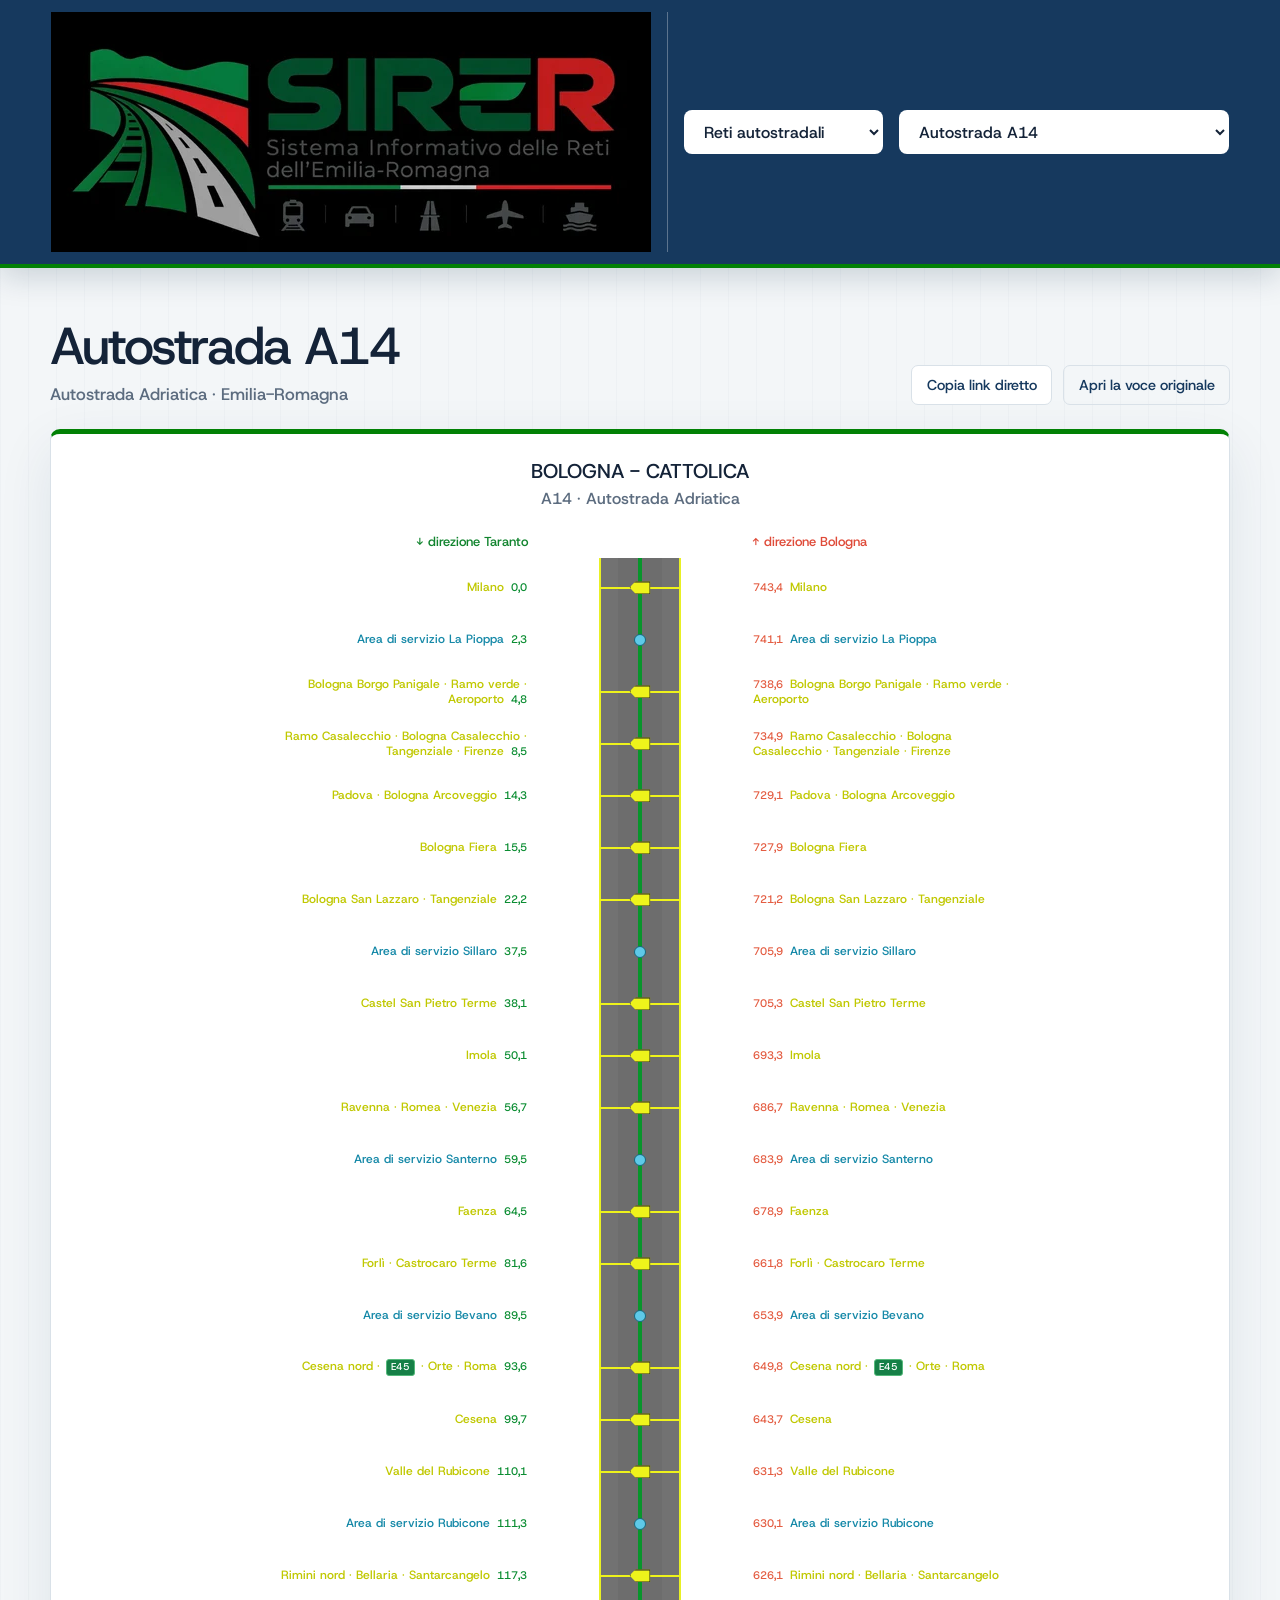
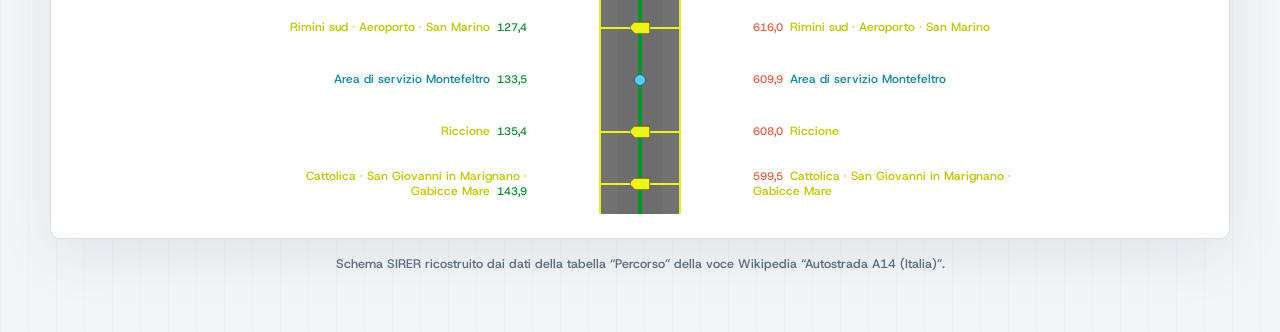
==== commit 309b4da0: "Inserisce il logo SIRER approvato nell’header" ====
--- a/autostrade.html
+++ b/autostrade.html
@@ -5,7 +5,7 @@
 .row{position:relative;display:grid;grid-template-columns:280px 200px 280px;min-height:52px;align-items:center}.row .left,.row .right{font-size:12px;line-height:1.25;color:#111}.row .left{text-align:right;padding-right:13px}.row .right{text-align:left;padding-left:13px}.row .mid{height:100%;position:relative}.row.exit .mid::before,.row.link .mid::before{content:"";position:absolute;top:50%;left:59px;right:59px;height:2px;background:#eef31b;transform:translateY(-50%)}.row.exit .mid::after,.row.link .mid::after{content:"";position:absolute;top:50%;left:50%;width:19px;height:11px;transform:translate(-50%,-50%);background:#eef31b;border:1px solid #222;clip-path:polygon(0 50%,30% 0,100% 0,100% 100%,30% 100%)}.row.service .mid::after{content:"";position:absolute;top:50%;left:50%;width:10px;height:10px;border-radius:50%;background:#5ec9e8;border:1px solid #17677c;transform:translate(-50%,-50%)}.km-down{color:#0b8d32;font-size:11px;margin-left:7px}.km-up{color:#e45d42;font-size:11px;margin-right:7px}.name{color:#c0c800}.service .name{color:#1689a8}.tag{display:inline-block;background:#168047;color:#fff;border:1px solid #55b97b;border-radius:3px;padding:1px 4px;font-size:10px;margin:1px 2px}.note{margin-top:1rem;color:var(--muted);font-size:.78rem;text-align:center}
 @media(max-width:800px){.road-head{align-items:flex-start;flex-direction:column}.route-card{padding:.75rem}.scheme{min-width:760px}}
 </style></head><body class="road-page">
-<header class="topbar"><a class="sirer-logo" href="./" aria-label="SIRER"><span class="sirer-symbol" aria-hidden="true"><span></span><span></span><span></span></span><span class="sirer-word">SIRER</span></a><div class="network-switch"><label class="sr-only" for="network-select">Seleziona la rete</label><select id="network-select"><option value="./">Reti ferroviarie</option><option value="./autostrade.html" selected>Reti autostradali</option></select></div><form class="line-form" id="road-form"><label class="sr-only" for="road-select">Seleziona autostrada</label><select id="road-select"><option value="A14">Autostrada A14</option><option value="other">Altro</option></select><input id="other-road" placeholder="Es. Autostrada A1" hidden><button id="road-go" hidden>Visualizza</button></form></header>
+<header class="topbar"><a class="sirer-logo" href="./" aria-label="SIRER - Sistema Informativo delle Reti dell’Emilia-Romagna"><img src="./sirer-logo.webp" alt="SIRER - Sistema Informativo delle Reti dell’Emilia-Romagna"></a><div class="network-switch"><label class="sr-only" for="network-select">Seleziona la rete</label><select id="network-select"><option value="./">Reti ferroviarie</option><option value="./autostrade.html" selected>Reti autostradali</option></select></div><form class="line-form" id="road-form"><label class="sr-only" for="road-select">Seleziona autostrada</label><select id="road-select"><option value="A14">Autostrada A14</option><option value="other">Altro</option></select><input id="other-road" placeholder="Es. Autostrada A1" hidden><button id="road-go" hidden>Visualizza</button></form></header>
 <main><section class="road-head"><div><h1>Autostrada A14</h1><p class="subtitle">Autostrada Adriatica · Emilia-Romagna</p></div><div class="road-actions"><button class="quiet-button" id="copy">Copia link diretto</button><a class="source-link" href="https://it.wikipedia.org/wiki/Autostrada_A14_(Italia)" target="_blank" rel="noopener">Apri la voce originale</a></div></section>
 <section class="route-card"><div class="scheme"><h2 class="route-title">BOLOGNA - CATTOLICA</h2><p class="route-sub">A14 · Autostrada Adriatica</p><div class="directions"><div class="south">↓ direzione Taranto</div><div></div><div class="north">↑ direzione Bologna</div></div><div class="route" id="route"></div></div></section><p class="note">Schema SIRER ricostruito dai dati della tabella “Percorso” della voce Wikipedia “Autostrada A14 (Italia)”.</p></main>
 <script>
